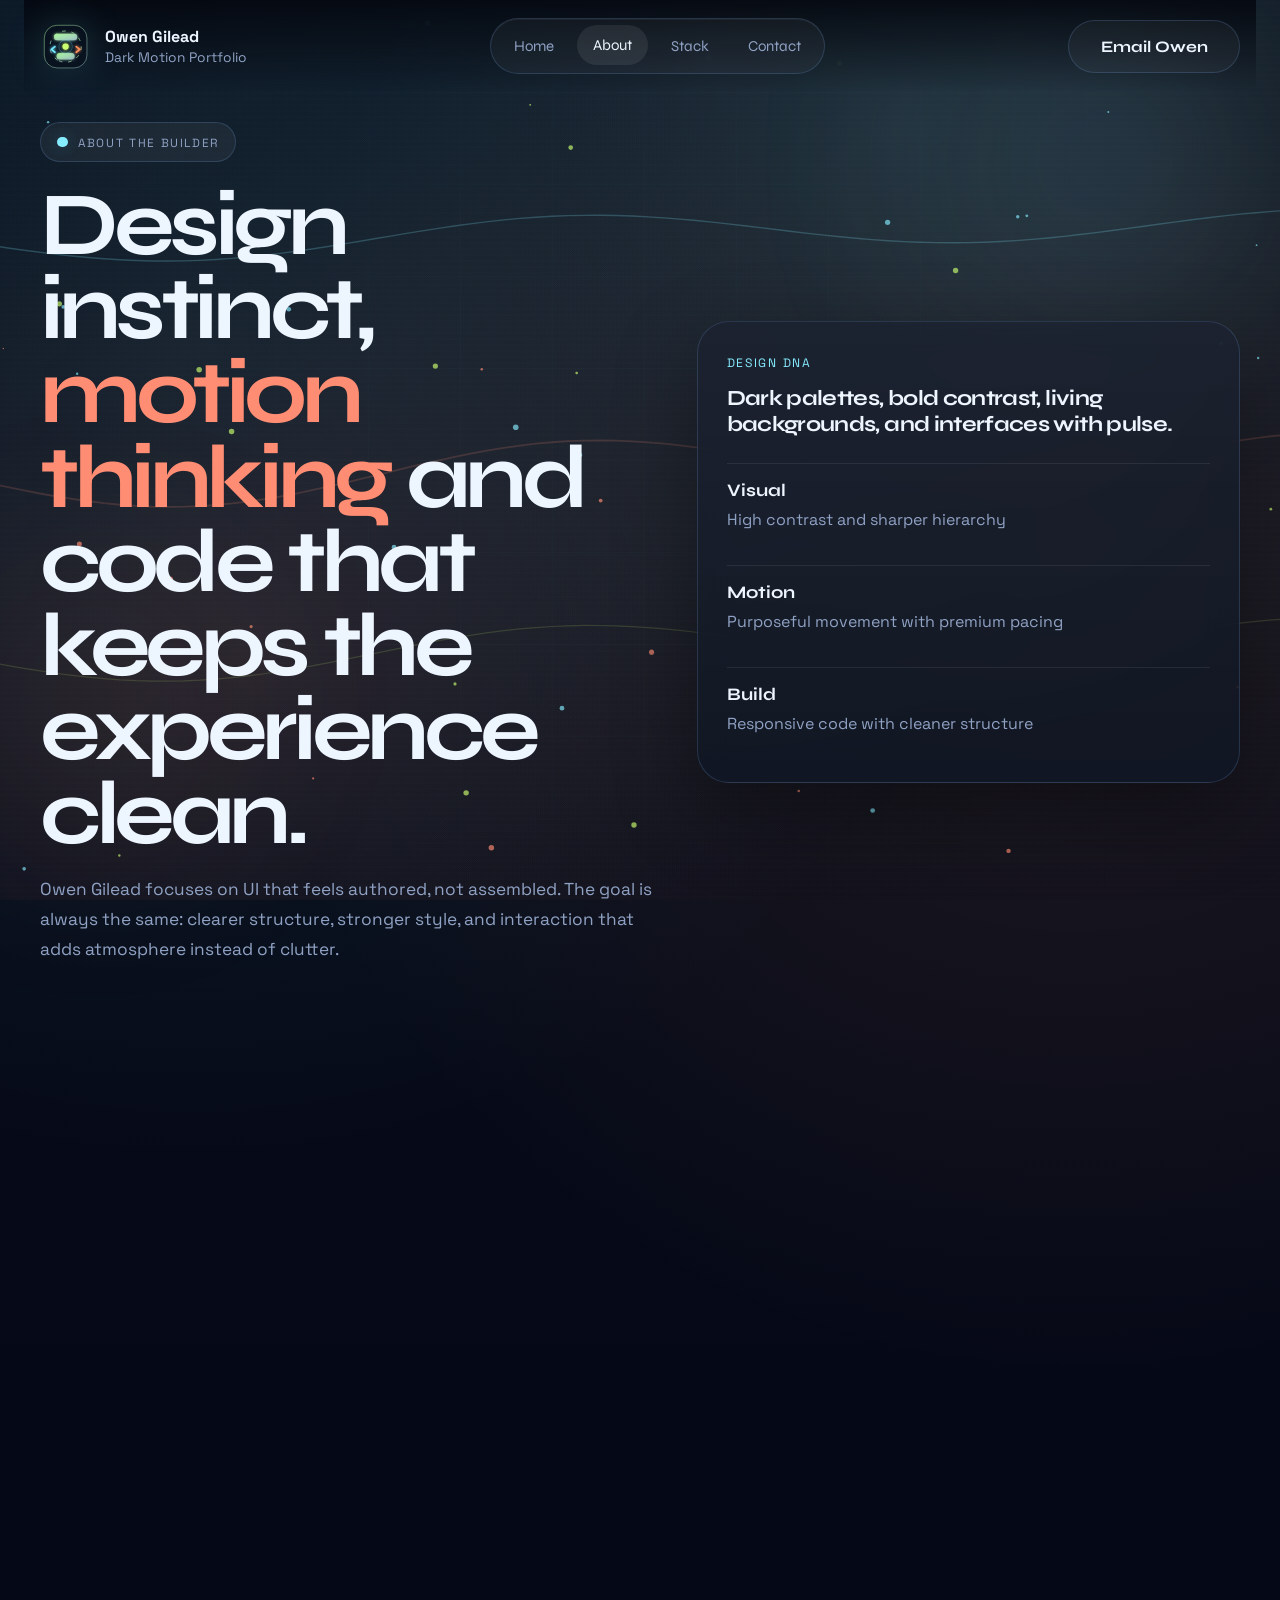
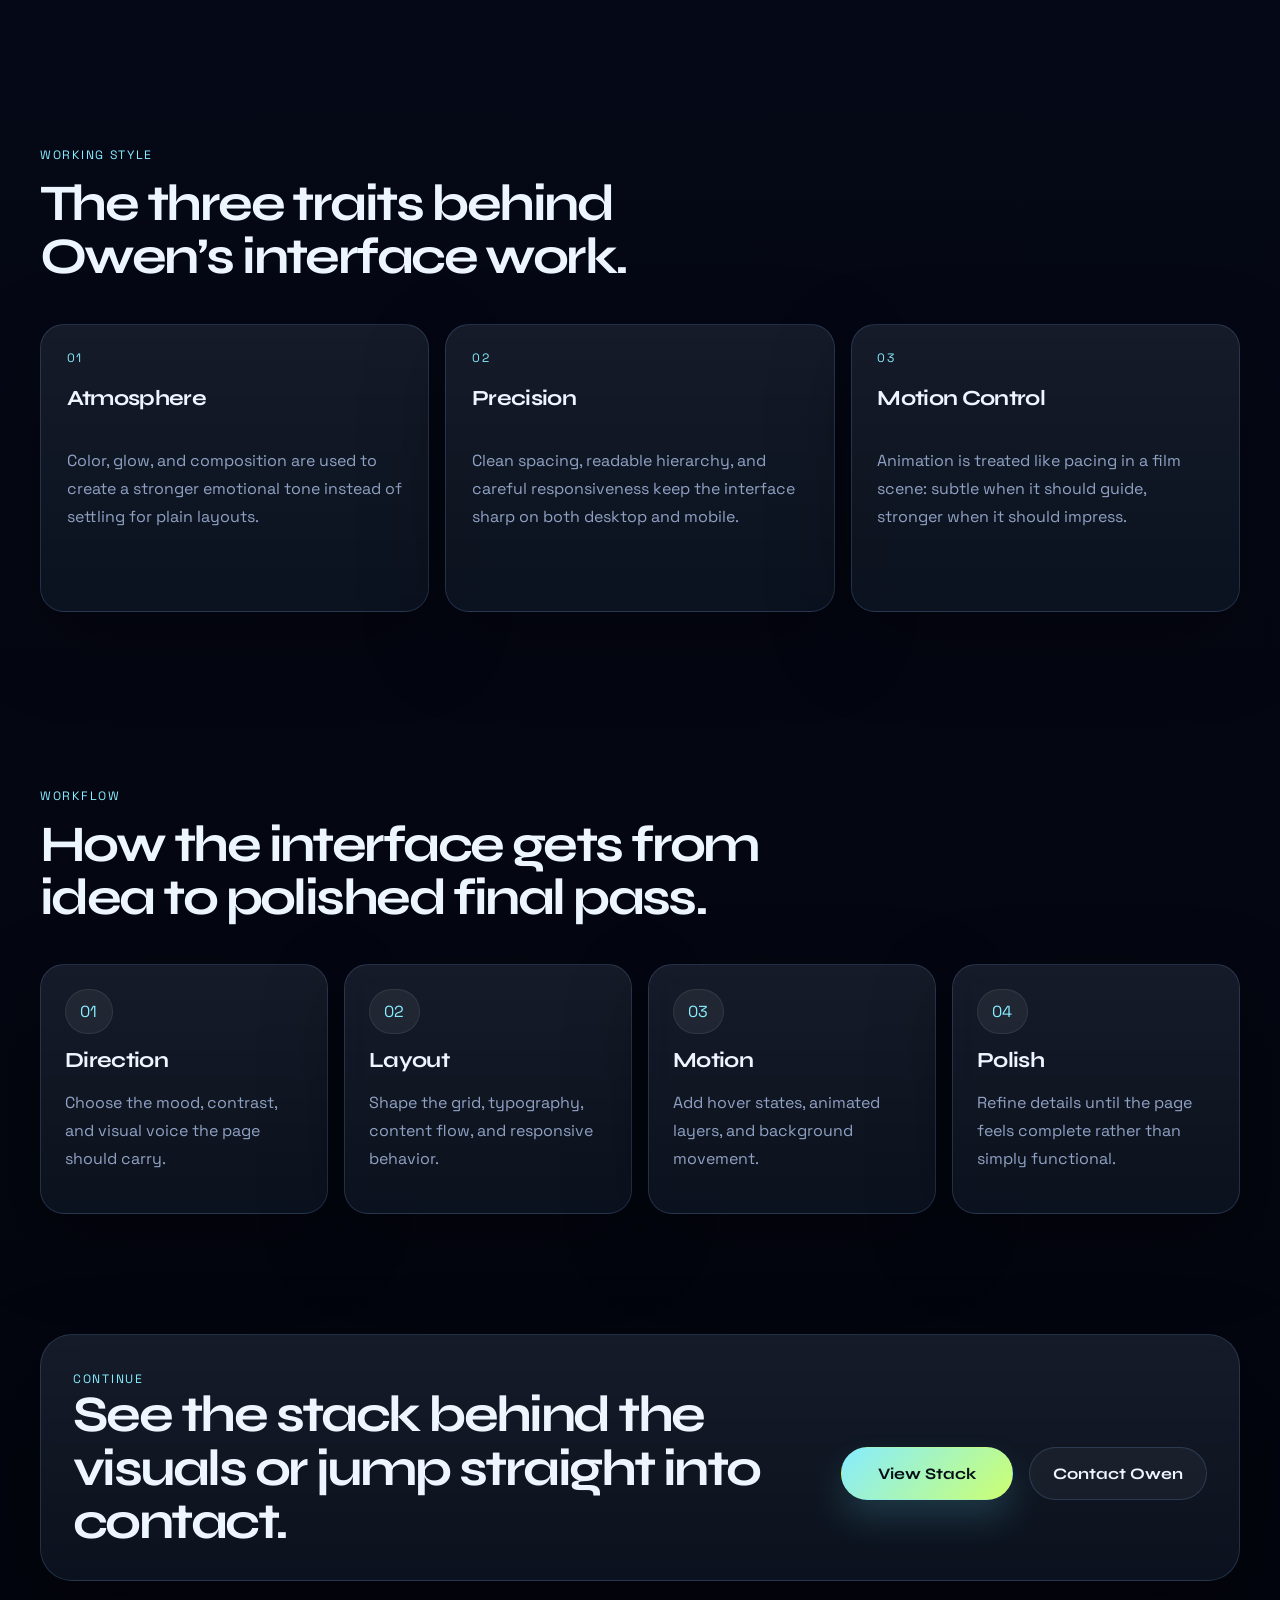
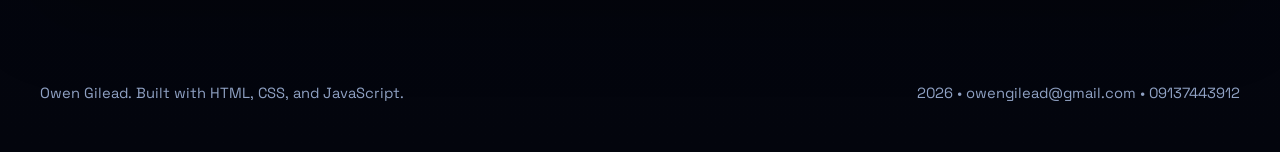
==== about.html @ dc132e9d "update 29" ====
<!DOCTYPE html>
<html lang="en">
<head>
  <meta charset="UTF-8">
  <meta name="viewport" content="width=device-width, initial-scale=1.0">
  <meta
    name="description"
    content="About Owen Gilead, a developer focused on modern UI, motion-rich interfaces, and clean front-end execution."
  >
  <title>Owen Gilead | About</title>
  <link rel="preconnect" href="https://fonts.googleapis.com">
  <link rel="preconnect" href="https://fonts.gstatic.com" crossorigin>
  <link
    href="https://fonts.googleapis.com/css2?family=Space+Grotesk:wght@400;500;700&family=Syne:wght@600;700;800&display=swap"
    rel="stylesheet"
  >
  <link rel="stylesheet" href="styles.css">
</head>
<body class="page-about">
  <div class="page-shell">
    <canvas class="nebula-canvas" aria-hidden="true"></canvas>
    <div class="aurora aurora-one" aria-hidden="true"></div>
    <div class="aurora aurora-two" aria-hidden="true"></div>
    <div class="grid-wash" aria-hidden="true"></div>
    <div class="scanlines" aria-hidden="true"></div>
    <div class="cursor-glow" aria-hidden="true"></div>
    <div class="scroll-progress" aria-hidden="true"></div>

    <header class="site-header">
      <a class="brand magnetic" href="index.html" aria-label="Owen Gilead home">
        <span class="brand-mark" aria-hidden="true">
          <svg viewBox="0 0 72 72" xmlns="http://www.w3.org/2000/svg">
            <defs>
              <linearGradient id="brandGradient" x1="10%" y1="10%" x2="90%" y2="90%">
                <stop offset="0%" stop-color="#72e7ff">
                  <animate attributeName="stop-color" values="#72e7ff;#ccff70;#72e7ff" dur="6s" repeatCount="indefinite"/>
                </stop>
                <stop offset="100%" stop-color="#ff915d">
                  <animate attributeName="stop-color" values="#ff915d;#72e7ff;#ff915d" dur="6s" repeatCount="indefinite"/>
                </stop>
              </linearGradient>
              <filter id="brandGlow" x="-40%" y="-40%" width="180%" height="180%">
                <feGaussianBlur stdDeviation="2.2" result="blur"/>
                <feMerge>
                  <feMergeNode in="blur"/>
                  <feMergeNode in="SourceGraphic"/>
                </feMerge>
              </filter>
            </defs>
            <rect x="6" y="6" width="60" height="60" rx="18" fill="#08101d" fill-opacity=".78" stroke="url(#brandGradient)" stroke-opacity=".65"/>
            <circle cx="36" cy="36" r="22" fill="none" stroke="url(#brandGradient)" stroke-width="1.2" stroke-dasharray="5 8" opacity=".75">
              <animateTransform attributeName="transform" type="rotate" from="0 36 36" to="360 36 36" dur="12s" repeatCount="indefinite"/>
            </circle>
            <g filter="url(#brandGlow)">
              <path d="M21 36 l-5 4 5 4" fill="none" stroke="#72e7ff" stroke-width="2.4" stroke-linecap="round" stroke-linejoin="round"/>
              <path d="M51 36 l5 4 -5 4" fill="none" stroke="#ff915d" stroke-width="2.4" stroke-linecap="round" stroke-linejoin="round"/>
              <rect x="20" y="18" width="32" height="9" rx="4.5" fill="url(#brandGradient)" opacity=".92">
                <animate attributeName="x" values="20;18;20" dur="4.4s" repeatCount="indefinite"/>
                <animate attributeName="width" values="32;36;32" dur="4.4s" repeatCount="indefinite"/>
              </rect>
              <rect x="24" y="45" width="24" height="9" rx="4.5" fill="url(#brandGradient)" opacity=".86">
                <animate attributeName="x" values="24;22;24" dur="4.8s" repeatCount="indefinite"/>
                <animate attributeName="width" values="24;28;24" dur="4.8s" repeatCount="indefinite"/>
              </rect>
              <path d="M36 27 L36 45" fill="none" stroke="url(#brandGradient)" stroke-width="3" stroke-linecap="round">
                <animate attributeName="opacity" values=".45;1;.45" dur="2.6s" repeatCount="indefinite"/>
              </path>
              <circle cx="36" cy="36" r="4.2" fill="#ccff70">
                <animate attributeName="r" values="4.2;5.2;4.2" dur="2.1s" repeatCount="indefinite"/>
              </circle>
              <circle cx="36" cy="36" r="8" fill="none" stroke="#72e7ff" stroke-opacity=".45">
                <animate attributeName="r" values="8;14;8" dur="3.6s" repeatCount="indefinite"/>
                <animate attributeName="stroke-opacity" values=".45;.08;.45" dur="3.6s" repeatCount="indefinite"/>
              </circle>
            </g>
          </svg>
        </span>
        <span class="brand-copy">
          <strong>Owen Gilead</strong>
          <span>Dark Motion Portfolio</span>
        </span>
      </a>

      <nav class="site-nav" aria-label="Primary navigation">
        <a href="index.html">Home</a>
        <a href="about.html">About</a>
        <a href="stack.html">Stack</a>
        <a href="contact.html">Contact</a>
      </nav>

      <a class="button button-ghost magnetic" href="mailto:owengilead@gmail.com">
        Email Owen
      </a>
    </header>

    <main class="page-main">
      <section class="section page-intro intro-grid">
        <div class="title-text" data-reveal="up">
          <div class="eyebrow">
            <span class="status-dot"></span>
            About the builder
          </div>
          <h1>
            Design instinct,
            <span class="headline-accent">motion thinking</span>
            and code that keeps the experience clean.
          </h1>
          <p class="hero-text">
            Owen Gilead focuses on UI that feels authored, not assembled. The goal
            is always the same: clearer structure, stronger style, and interaction
            that adds atmosphere instead of clutter.
          </p>
        </div>

        <aside class="title-side card-tilt" data-reveal="left">
          <span class="card-tag">Design DNA</span>
          <h3>Dark palettes, bold contrast, living backgrounds, and interfaces with pulse.</h3>
          <div class="mini-stats">
            <article>
              <strong>Visual</strong>
              <span>High contrast and sharper hierarchy</span>
            </article>
            <article>
              <strong>Motion</strong>
              <span>Purposeful movement with premium pacing</span>
            </article>
            <article>
              <strong>Build</strong>
              <span>Responsive code with cleaner structure</span>
            </article>
          </div>
        </aside>
      </section>

      <section class="section">
        <div class="story-grid">
          <article class="story-panel card-tilt" data-reveal="up">
            <span class="section-kicker">Creative Direction</span>
            <h2>Every page should communicate a feeling before it explains a feature.</h2>
            <p>
              The strongest interfaces are not only usable, they are memorable.
              Typography, spacing, contrast, and motion all shape the first
              impression long before a visitor reads the details.
            </p>
          </article>

          <article class="story-panel card-tilt" data-reveal="up" data-delay="120">
            <span class="section-kicker">Build Philosophy</span>
            <h2>Clarity in the code makes it easier to polish the experience.</h2>
            <p>
              Structured HTML, thoughtful CSS architecture, and lightweight
              JavaScript create room for richer effects without letting the page
              feel heavy or messy.
            </p>
          </article>
        </div>
      </section>

      <section class="section">
        <div class="section-heading" data-reveal="up">
          <span class="section-kicker">Working Style</span>
          <h2>The three traits behind Owen’s interface work.</h2>
        </div>

        <div class="value-grid">
          <article class="value-card card-tilt" data-reveal="up">
            <span class="feature-number">01</span>
            <h3>Atmosphere</h3>
            <p>
              Color, glow, and composition are used to create a stronger emotional
              tone instead of settling for plain layouts.
            </p>
          </article>

          <article class="value-card card-tilt" data-reveal="up" data-delay="100">
            <span class="feature-number">02</span>
            <h3>Precision</h3>
            <p>
              Clean spacing, readable hierarchy, and careful responsiveness keep
              the interface sharp on both desktop and mobile.
            </p>
          </article>

          <article class="value-card card-tilt" data-reveal="up" data-delay="180">
            <span class="feature-number">03</span>
            <h3>Motion Control</h3>
            <p>
              Animation is treated like pacing in a film scene: subtle when it
              should guide, stronger when it should impress.
            </p>
          </article>
        </div>
      </section>

      <section class="section">
        <div class="section-heading" data-reveal="up">
          <span class="section-kicker">Workflow</span>
          <h2>How the interface gets from idea to polished final pass.</h2>
        </div>

        <div class="timeline-grid">
          <article class="timeline-step" data-reveal="up">
            <span>01</span>
            <h3>Direction</h3>
            <p>Choose the mood, contrast, and visual voice the page should carry.</p>
          </article>

          <article class="timeline-step" data-reveal="up" data-delay="80">
            <span>02</span>
            <h3>Layout</h3>
            <p>Shape the grid, typography, content flow, and responsive behavior.</p>
          </article>

          <article class="timeline-step" data-reveal="up" data-delay="140">
            <span>03</span>
            <h3>Motion</h3>
            <p>Add hover states, animated layers, and background movement.</p>
          </article>

          <article class="timeline-step" data-reveal="up" data-delay="200">
            <span>04</span>
            <h3>Polish</h3>
            <p>Refine details until the page feels complete rather than simply functional.</p>
          </article>
        </div>
      </section>

      <section class="section cta-section" data-reveal="up">
        <div class="cta-panel card-tilt">
          <div>
            <span class="section-kicker">Continue</span>
            <h2>See the stack behind the visuals or jump straight into contact.</h2>
          </div>
          <div class="cta-actions">
            <a class="button magnetic" href="stack.html">View Stack</a>
            <a class="button button-ghost magnetic" href="contact.html">Contact Owen</a>
          </div>
        </div>
      </section>
    </main>

    <footer class="site-footer">
      <p>Owen Gilead. Built with HTML, CSS, and JavaScript.</p>
      <p><span data-year></span> • owengilead@gmail.com • 09137443912</p>
    </footer>
  </div>

  <script src="script.js"></script>
</body>
</html>
---- styles.css ----
:root {
  --bg: #050816;
  --bg-deep: #03050d;
  --surface: rgba(9, 16, 31, 0.76);
  --surface-strong: rgba(12, 20, 38, 0.92);
  --text: #edf5ff;
  --muted: #90a2c4;
  --line: rgba(135, 185, 255, 0.18);
  --accent: #72e7ff;
  --accent-strong: #ff915d;
  --accent-alt: #ccff70;
  --accent-glow: rgba(114, 231, 255, 0.24);
  --shadow: 0 28px 80px rgba(0, 0, 0, 0.34);
  --radius-xl: 32px;
  --radius-lg: 24px;
  --max-width: 1200px;
  --ease-out: cubic-bezier(0.22, 1, 0.36, 1);
}

body.page-home {
  --accent: #72e7ff;
  --accent-strong: #ff915d;
}

body.page-about {
  --accent: #86ecff;
  --accent-strong: #ff8d73;
}

body.page-stack {
  --accent: #74d8ff;
  --accent-strong: #ffb45d;
}

body.page-contact {
  --accent: #79ffd6;
  --accent-strong: #ff8665;
}

*,
*::before,
*::after {
  box-sizing: border-box;
}

html {
  scroll-behavior: smooth;
}

body {
  margin: 0;
  min-height: 100vh;
  background:
    radial-gradient(circle at 15% 10%, rgba(114, 231, 255, 0.09), transparent 26%),
    radial-gradient(circle at 84% 16%, rgba(255, 145, 93, 0.11), transparent 28%),
    linear-gradient(180deg, #08101d 0%, #050816 44%, #03050d 100%);
  color: var(--text);
  font-family: "Space Grotesk", "Segoe UI", sans-serif;
  overflow-x: hidden;
  opacity: 0;
  transition: opacity 700ms ease;
}

body.is-ready {
  opacity: 1;
}

img,
canvas {
  display: block;
  max-width: 100%;
}

a {
  color: inherit;
  text-decoration: none;
}

button,
input,
select,
textarea {
  font: inherit;
}

button,
a,
.card-tilt {
  -webkit-tap-highlight-color: transparent;
}

.page-shell {
  position: relative;
  isolation: isolate;
}

.nebula-canvas,
.aurora,
.grid-wash,
.scanlines,
.cursor-glow,
.scroll-progress {
  pointer-events: none;
  position: fixed;
}

.nebula-canvas {
  inset: 0;
  width: 100%;
  height: 100%;
  z-index: -6;
  opacity: 0.92;
}

.aurora {
  z-index: -5;
  filter: blur(110px);
  opacity: 0.7;
}

.aurora-one {
  width: 32rem;
  height: 32rem;
  top: -6rem;
  right: -5rem;
  background: radial-gradient(circle, rgba(114, 231, 255, 0.28), transparent 64%);
  animation: auroraShift 18s ease-in-out infinite alternate;
}

.aurora-two {
  width: 28rem;
  height: 28rem;
  left: -8rem;
  top: 30rem;
  background: radial-gradient(circle, rgba(255, 145, 93, 0.22), transparent 60%);
  animation: auroraShift 22s ease-in-out infinite alternate-reverse;
}

.grid-wash,
.scanlines {
  inset: 0;
}

.grid-wash {
  z-index: -4;
  opacity: 0.24;
  background-image:
    linear-gradient(rgba(114, 231, 255, 0.08) 1px, transparent 1px),
    linear-gradient(90deg, rgba(114, 231, 255, 0.08) 1px, transparent 1px);
  background-size: 92px 92px;
  mask-image: radial-gradient(circle at center, black 35%, transparent 95%);
}

.scanlines {
  z-index: -3;
  opacity: 0.13;
  background: linear-gradient(180deg, rgba(255, 255, 255, 0) 0, rgba(255, 255, 255, 0.06) 50%, rgba(255, 255, 255, 0) 100%);
  background-size: 100% 6px;
}

.cursor-glow {
  width: 24rem;
  height: 24rem;
  left: 0;
  top: 0;
  z-index: -2;
  border-radius: 50%;
  background: radial-gradient(circle, rgba(114, 231, 255, 0.13), transparent 68%);
  transform: translate(-50%, -50%);
  opacity: 0;
  transition: opacity 240ms ease;
}

.scroll-progress {
  top: 0;
  left: 0;
  width: 100%;
  height: 3px;
  z-index: 60;
  transform: scaleX(var(--scroll-progress, 0));
  transform-origin: left center;
  background: linear-gradient(90deg, var(--accent), var(--accent-strong), var(--accent-alt));
  box-shadow: 0 0 18px var(--accent-glow);
}

.site-header {
  width: min(calc(100% - 2rem), var(--max-width));
  margin: 0 auto;
  padding: 1.15rem 0 0;
  display: flex;
  align-items: center;
  justify-content: space-between;
  gap: 1rem;
  position: sticky;
  top: 0;
  z-index: 40;
}

.site-header::before {
  content: "";
  position: absolute;
  inset: 0 -1rem auto;
  height: calc(100% + 1rem);
  background: linear-gradient(180deg, rgba(4, 7, 14, 0.86), rgba(4, 7, 14, 0));
  backdrop-filter: blur(18px);
  z-index: -1;
}

.brand {
  display: inline-flex;
  align-items: center;
  gap: 0.85rem;
  transition: transform 220ms var(--ease-out);
}

.brand-mark {
  width: 3.2rem;
  height: 3.2rem;
  display: block;
  flex: 0 0 auto;
  filter: drop-shadow(0 0 18px rgba(114, 231, 255, 0.18));
}

.brand-mark svg {
  width: 100%;
  height: 100%;
  display: block;
  overflow: visible;
}

.brand-copy {
  display: flex;
  flex-direction: column;
  gap: 0.08rem;
  font-size: 0.86rem;
  color: var(--muted);
}

.brand-copy strong {
  color: var(--text);
  font-size: 1rem;
}

.site-nav {
  display: inline-flex;
  align-items: center;
  gap: 0.45rem;
  padding: 0.42rem;
  border: 1px solid var(--line);
  border-radius: 999px;
  background: rgba(255, 255, 255, 0.04);
  box-shadow: inset 0 1px 0 rgba(255, 255, 255, 0.05);
}

.site-nav a {
  padding: 0.7rem 1rem;
  border-radius: 999px;
  color: var(--muted);
  font-size: 0.94rem;
  transition: color 220ms ease, background-color 220ms ease, transform 220ms var(--ease-out);
}

.site-nav a:hover,
.site-nav a:focus-visible,
.site-nav a.is-active {
  color: var(--text);
  background: rgba(255, 255, 255, 0.08);
  transform: translateY(-1px);
}

.page-main {
  position: relative;
  z-index: 1;
}

.section {
  width: min(calc(100% - 2rem), var(--max-width));
  margin: 0 auto;
  padding: 5.5rem 0;
}
.page-hero,
.page-intro {
  min-height: calc(100vh - 6rem);
  display: grid;
  align-items: center;
}

.hero-grid,
.intro-grid,
.story-grid,
.contact-layout,
.cta-panel {
  display: grid;
  gap: 1.2rem;
}

.hero-grid,
.intro-grid {
  grid-template-columns: 1.08fr 0.92fr;
}

.hero-copy,
.title-text {
  max-width: 42rem;
}

.hero-visual {
  position: relative;
}

.eyebrow,
.section-kicker,
.pill,
.card-tag,
.hud-label,
.feature-number {
  letter-spacing: 0.14em;
  text-transform: uppercase;
}

.eyebrow {
  display: inline-flex;
  align-items: center;
  gap: 0.65rem;
  width: fit-content;
  padding: 0.72rem 1rem;
  border-radius: 999px;
  border: 1px solid var(--line);
  background: rgba(255, 255, 255, 0.05);
  color: var(--muted);
  font-size: 0.74rem;
}

.status-dot {
  width: 0.66rem;
  height: 0.66rem;
  border-radius: 50%;
  background: var(--accent);
  box-shadow: 0 0 16px var(--accent-glow);
}

h1,
h2,
h3,
h4,
.button,
.site-nav a {
  font-family: "Syne", "Space Grotesk", sans-serif;
}

h1 {
  margin: 1.3rem 0 1rem;
  font-size: clamp(3rem, 7vw, 6.6rem);
  line-height: 0.94;
  letter-spacing: -0.06em;
  max-width: 11ch;
}

.headline-accent {
  color: var(--accent-strong);
}

.hero-text,
.section-heading p,
.story-panel p,
.value-card p,
.feature-card p,
.tech-card p,
.timeline-step p,
.contact-card p,
.form-intro,
.form-note,
.title-side p {
  color: var(--muted);
  line-height: 1.75;
}

.hero-text {
  font-size: 1.08rem;
  max-width: 39rem;
}

.hero-actions,
.cta-actions {
  display: flex;
  flex-wrap: wrap;
  gap: 1rem;
  margin-top: 2rem;
}

.button {
  display: inline-flex;
  align-items: center;
  justify-content: center;
  min-width: 10.75rem;
  padding: 1rem 1.45rem;
  border-radius: 999px;
  background: linear-gradient(135deg, var(--accent), var(--accent-alt));
  color: #041017;
  border: 1px solid transparent;
  font-weight: 700;
  box-shadow: 0 18px 34px rgba(114, 231, 255, 0.16);
  transition: transform 240ms var(--ease-out), box-shadow 240ms var(--ease-out), filter 240ms ease;
}

.button:hover,
.button:focus-visible {
  transform: translateY(-2px);
  box-shadow: 0 20px 46px rgba(114, 231, 255, 0.18);
  filter: saturate(1.05);
}

.button-ghost {
  color: var(--text);
  background: rgba(255, 255, 255, 0.04);
  border-color: var(--line);
  box-shadow: none;
}

.metric-card,
.motion-frame,
.nav-card,
.feature-card,
.title-side,
.story-panel,
.value-card,
.timeline-step,
.tech-card,
.matrix-panel,
.contact-card,
.form-card,
.cta-panel {
  position: relative;
  border: 1px solid var(--line);
  background: linear-gradient(180deg, rgba(255, 255, 255, 0.06), rgba(255, 255, 255, 0.02)), var(--surface);
  backdrop-filter: blur(16px);
  box-shadow: var(--shadow);
}

.hero-metrics {
  margin-top: 2.5rem;
  display: grid;
  grid-template-columns: repeat(3, minmax(0, 1fr));
  gap: 1rem;
}

.metric-card {
  padding: 1.4rem;
  border-radius: var(--radius-lg);
}

.metric-value {
  display: block;
  margin-bottom: 0.4rem;
  font-size: clamp(2rem, 4vw, 3.4rem);
  font-weight: 800;
  letter-spacing: -0.06em;
}

.metric-label {
  color: var(--muted);
}

.motion-frame {
  border-radius: var(--radius-xl);
  padding: 1.35rem;
  min-height: 40rem;
  overflow: hidden;
}

.motion-frame::before {
  content: "";
  position: absolute;
  inset: 0;
  background: radial-gradient(circle at 20% 18%, rgba(114, 231, 255, 0.12), transparent 24%), radial-gradient(circle at 84% 72%, rgba(255, 145, 93, 0.14), transparent 26%);
  pointer-events: none;
}

.motion-top,
.stack-ribbon {
  position: relative;
  z-index: 1;
  display: flex;
  flex-wrap: wrap;
  gap: 0.7rem;
}

.pill,
.stack-ribbon span {
  padding: 0.66rem 0.92rem;
  border-radius: 999px;
  border: 1px solid rgba(255, 255, 255, 0.08);
  background: rgba(255, 255, 255, 0.05);
  color: var(--muted);
  font-size: 0.72rem;
}

.motion-scene {
  position: relative;
  margin: 1.2rem 0;
  min-height: 30rem;
  border-radius: calc(var(--radius-xl) - 10px);
  overflow: hidden;
  border: 1px solid rgba(255, 255, 255, 0.08);
  background: radial-gradient(circle at center, rgba(114, 231, 255, 0.12), transparent 28%), linear-gradient(180deg, rgba(8, 15, 29, 0.96), rgba(5, 8, 16, 0.84));
}

.motion-scene::before {
  content: "";
  position: absolute;
  inset: 0;
  background-image: linear-gradient(rgba(114, 231, 255, 0.1) 1px, transparent 1px), linear-gradient(90deg, rgba(114, 231, 255, 0.1) 1px, transparent 1px);
  background-size: 50px 50px;
  opacity: 0.35;
  mask-image: radial-gradient(circle at center, black 28%, transparent 90%);
}

.ring,
.pulse,
.beam {
  position: absolute;
  inset: 50% auto auto 50%;
  transform: translate(-50%, -50%);
  border-radius: 50%;
}

.ring {
  border: 1px solid rgba(114, 231, 255, 0.2);
  box-shadow: inset 0 0 30px rgba(114, 231, 255, 0.08), 0 0 30px rgba(114, 231, 255, 0.08);
}

.ring-a {
  width: 14rem;
  height: 14rem;
  animation: spinSlow 18s linear infinite;
}

.ring-b {
  width: 20rem;
  height: 20rem;
  border-color: rgba(255, 145, 93, 0.18);
  animation: spinReverse 22s linear infinite;
}

.ring-c {
  width: 27rem;
  height: 27rem;
  border-style: dashed;
  border-color: rgba(204, 255, 112, 0.16);
  animation: spinSlow 30s linear infinite;
}

.pulse {
  filter: blur(10px);
}

.pulse-a {
  width: 7rem;
  height: 7rem;
  background: radial-gradient(circle, rgba(114, 231, 255, 0.44), transparent 72%);
  animation: pulseBloom 4s ease-in-out infinite;
}

.pulse-b {
  width: 12rem;
  height: 12rem;
  background: radial-gradient(circle, rgba(255, 145, 93, 0.2), transparent 74%);
  animation: pulseBloom 6s ease-in-out infinite reverse;
}

.beam {
  width: 160%;
  height: 18rem;
  background: linear-gradient(90deg, transparent 0, rgba(114, 231, 255, 0.12) 50%, transparent 100%);
  transform: translate(-50%, -50%) rotate(-14deg);
  animation: beamSweep 9s linear infinite;
}

.hud-card {
  position: absolute;
  top: 16%;
  left: 10%;
  width: min(19rem, 72%);
  padding: 1.15rem;
  border-radius: 1.2rem;
  border: 1px solid rgba(255, 255, 255, 0.1);
  background: rgba(8, 15, 29, 0.72);
  box-shadow: 0 20px 40px rgba(0, 0, 0, 0.26);
}

.hud-card strong {
  display: block;
  margin-top: 0.55rem;
  line-height: 1.5;
}

.hud-card-secondary {
  top: auto;
  left: auto;
  right: 10%;
  bottom: 14%;
}

[data-float] {
  animation: floatLift 7s ease-in-out infinite;
  animation-delay: var(--float-delay, 0s);
}
.hud-label,
.section-kicker,
.card-tag,
.feature-number {
  color: var(--accent);
  font-size: 0.76rem;
}

.signal-strip {
  padding-top: 1rem;
  padding-bottom: 1rem;
}

.marquee {
  overflow: hidden;
  border-radius: 999px;
  border: 1px solid var(--line);
  background: rgba(255, 255, 255, 0.04);
}

.marquee-track {
  display: flex;
  gap: 1rem;
  width: max-content;
  padding: 1rem;
  animation: marqueeSlide 22s linear infinite;
}

.marquee-track span {
  padding: 0.8rem 1rem;
  border-radius: 999px;
  background: rgba(255, 255, 255, 0.06);
  border: 1px solid rgba(255, 255, 255, 0.08);
  white-space: nowrap;
}

.section-heading {
  display: grid;
  gap: 0.9rem;
  max-width: 46rem;
  margin-bottom: 2.5rem;
}

.section-heading h2,
.story-panel h2,
.form-card h2,
.cta-panel h2 {
  margin: 0;
  font-size: clamp(2rem, 4vw, 3.5rem);
  line-height: 1.04;
  letter-spacing: -0.05em;
}

.section-heading p {
  margin: 0;
}

.page-card-grid,
.feature-grid,
.value-grid,
.tech-grid,
.timeline-grid {
  display: grid;
  gap: 1rem;
}

.page-card-grid,
.feature-grid,
.value-grid {
  grid-template-columns: repeat(3, minmax(0, 1fr));
}

.nav-card,
.feature-card,
.value-card,
.tech-card {
  padding: 1.6rem;
  border-radius: var(--radius-lg);
  min-height: 18rem;
}

.nav-card,
.feature-card,
.value-card {
  display: flex;
  flex-direction: column;
  gap: 0.4rem;
}

.nav-card h3,
.feature-card h3,
.value-card h3,
.tech-card h3,
.timeline-step h3,
.title-side h3,
.contact-card h3 {
  margin: 0.8rem 0;
  font-size: 1.35rem;
  line-height: 1.22;
  letter-spacing: -0.03em;
}

.card-arrow {
  display: inline-flex;
  margin-top: auto;
  color: var(--accent-strong);
}

.intro-grid {
  min-height: auto;
  padding-top: 3rem;
}

.title-side {
  border-radius: var(--radius-xl);
  padding: 1.8rem;
}

.mini-stats {
  display: grid;
  gap: 1rem;
  margin-top: 1.6rem;
}

.mini-stats article {
  padding: 1rem 0;
  border-top: 1px solid rgba(255, 255, 255, 0.08);
}

.mini-stats strong {
  display: block;
  margin-bottom: 0.35rem;
  font-family: "Syne", "Space Grotesk", sans-serif;
  font-size: 1.1rem;
}

.mini-stats span {
  color: var(--muted);
  line-height: 1.65;
}

.story-grid,
.contact-layout {
  grid-template-columns: repeat(2, minmax(0, 1fr));
}

.story-panel {
  padding: 1.9rem;
  border-radius: var(--radius-xl);
}

.timeline-grid {
  grid-template-columns: repeat(4, minmax(0, 1fr));
}

.timeline-step {
  padding: 1.5rem;
  border-radius: var(--radius-lg);
  min-height: 15rem;
}

.timeline-step span {
  display: inline-flex;
  padding: 0.68rem 0.9rem;
  border-radius: 999px;
  background: rgba(255, 255, 255, 0.06);
  border: 1px solid rgba(255, 255, 255, 0.08);
  color: var(--accent);
}

.tech-grid {
  grid-template-columns: repeat(3, minmax(0, 1fr));
}

.matrix-panel {
  border-radius: var(--radius-xl);
  padding: 2rem;
}

.matrix-row {
  display: grid;
  grid-template-columns: 11rem 1fr auto;
  align-items: center;
  gap: 1rem;
  padding: 1rem 0;
  border-top: 1px solid rgba(255, 255, 255, 0.08);
}

.matrix-row strong {
  color: var(--accent-strong);
}

.matrix-bar {
  height: 0.8rem;
  border-radius: 999px;
  background: rgba(255, 255, 255, 0.06);
  overflow: hidden;
}

.matrix-bar i {
  display: block;
  width: var(--fill);
  height: 100%;
  border-radius: inherit;
  background: linear-gradient(90deg, var(--accent), var(--accent-strong), var(--accent-alt));
  box-shadow: 0 0 26px rgba(114, 231, 255, 0.18);
}

.contact-column {
  display: grid;
  gap: 1rem;
}

.contact-card,
.form-card {
  border-radius: var(--radius-xl);
}

.contact-card {
  padding: 1.6rem;
  min-height: 14rem;
}

.form-card {
  padding: 2rem;
}

.contact-form {
  display: grid;
  gap: 1rem;
  margin-top: 1.5rem;
}

.field {
  display: grid;
  gap: 0.55rem;
}

.field span {
  color: var(--muted);
  font-size: 0.92rem;
}

.field input,
.field select,
.field textarea {
  width: 100%;
  border: 1px solid rgba(255, 255, 255, 0.1);
  border-radius: 1rem;
  background: rgba(255, 255, 255, 0.05);
  color: var(--text);
  padding: 1rem;
  outline: none;
  transition: border-color 220ms ease, box-shadow 220ms ease, background-color 220ms ease;
}

.field input::placeholder,
.field textarea::placeholder {
  color: rgba(144, 162, 196, 0.88);
}

.field input:focus,
.field select:focus,
.field textarea:focus {
  border-color: rgba(114, 231, 255, 0.4);
  background: rgba(255, 255, 255, 0.07);
  box-shadow: 0 0 0 4px rgba(114, 231, 255, 0.08);
}

.field textarea {
  resize: vertical;
  min-height: 8rem;
}

.form-note {
  margin: 0;
}

.cta-section {
  padding-top: 2rem;
}

.cta-panel {
  grid-template-columns: 1fr auto;
  align-items: center;
  border-radius: var(--radius-xl);
  padding: 2rem;
}

.site-footer {
  width: min(calc(100% - 2rem), var(--max-width));
  margin: 0 auto;
  padding: 0 0 2.2rem;
  display: flex;
  justify-content: space-between;
  gap: 1rem;
  color: var(--muted);
  font-size: 0.92rem;
}

[data-reveal] {
  opacity: 0;
  transform: translate3d(0, 34px, 0);
  transition: opacity 820ms var(--ease-out), transform 820ms var(--ease-out);
  transition-delay: var(--delay, 0ms);
}

[data-reveal="left"] {
  transform: translate3d(48px, 0, 0);
}

[data-reveal].is-visible {
  opacity: 1;
  transform: translate3d(0, 0, 0);
}

.card-tilt,
.magnetic {
  transition: transform 260ms var(--ease-out), border-color 260ms var(--ease-out), background-color 260ms ease;
  transform-style: preserve-3d;
}

.card-tilt.is-tilting,
.contact-card:hover,
.nav-card:hover,
.feature-card:hover,
.value-card:hover,
.tech-card:hover {
  border-color: rgba(114, 231, 255, 0.26);
}

@keyframes auroraShift {
  0% { transform: translate3d(0, 0, 0) scale(1); }
  100% { transform: translate3d(2rem, 1.4rem, 0) scale(1.08); }
}

@keyframes spinSlow {
  from { transform: translate(-50%, -50%) rotate(0deg); }
  to { transform: translate(-50%, -50%) rotate(360deg); }
}

@keyframes spinReverse {
  from { transform: translate(-50%, -50%) rotate(360deg); }
  to { transform: translate(-50%, -50%) rotate(0deg); }
}

@keyframes pulseBloom {
  0%, 100% { transform: translate(-50%, -50%) scale(0.92); opacity: 0.55; }
  50% { transform: translate(-50%, -50%) scale(1.1); opacity: 0.9; }
}

@keyframes beamSweep {
  0% { opacity: 0; transform: translate(-50%, -60%) rotate(-16deg); }
  18%, 72% { opacity: 0.65; }
  100% { opacity: 0; transform: translate(-50%, -38%) rotate(-16deg); }
}

@keyframes floatLift {
  0%, 100% { transform: translateY(0); }
  50% { transform: translateY(-10px); }
}

@keyframes marqueeSlide {
  from { transform: translateX(0); }
  to { transform: translateX(-50%); }
}
@media (max-width: 1100px) {
  .hero-grid,
  .intro-grid,
  .story-grid,
  .contact-layout,
  .cta-panel {
    grid-template-columns: 1fr;
  }

  .page-hero,
  .page-intro {
    min-height: auto;
  }

  .motion-frame {
    min-height: 34rem;
  }

  .page-card-grid,
  .feature-grid,
  .value-grid,
  .timeline-grid,
  .tech-grid {
    grid-template-columns: repeat(2, minmax(0, 1fr));
  }
}

@media (max-width: 820px) {
  .site-header {
    width: min(calc(100% - 1.2rem), var(--max-width));
    padding-top: 0.8rem;
    flex-wrap: wrap;
  }

  .site-nav {
    order: 3;
    width: 100%;
    justify-content: flex-start;
    overflow-x: auto;
  }

  .section,
  .site-footer {
    width: min(calc(100% - 1.2rem), var(--max-width));
  }

  .section {
    padding: 4.2rem 0;
  }

  .hero-metrics,
  .page-card-grid,
  .feature-grid,
  .value-grid,
  .timeline-grid,
  .tech-grid {
    grid-template-columns: 1fr;
  }

  .matrix-row {
    grid-template-columns: 1fr;
    align-items: start;
  }

  .site-footer {
    flex-direction: column;
    padding-bottom: 1.7rem;
  }
}

@media (max-width: 560px) {
  .button,
  .button-ghost {
    width: 100%;
  }

  .hero-actions,
  .cta-actions {
    flex-direction: column;
  }

  .motion-frame,
  .title-side,
  .story-panel,
  .contact-card,
  .form-card,
  .cta-panel,
  .nav-card,
  .feature-card,
  .value-card,
  .tech-card,
  .timeline-step,
  .metric-card {
    border-radius: 22px;
  }

  .site-nav a {
    white-space: nowrap;
  }

  .motion-scene {
    min-height: 24rem;
  }

  .hud-card {
    left: 6%;
    width: 82%;
  }

  .hud-card-secondary {
    right: 6%;
    left: auto;
  }
}

@media (prefers-reduced-motion: reduce) {
  html {
    scroll-behavior: auto;
  }

  *,
  *::before,
  *::after {
    animation: none !important;
    transition-duration: 1ms !important;
    transition-delay: 0ms !important;
  }

  body {
    opacity: 1;
  }

  .cursor-glow {
    display: none;
  }

  [data-reveal] {
    opacity: 1;
    transform: none;
  }
}
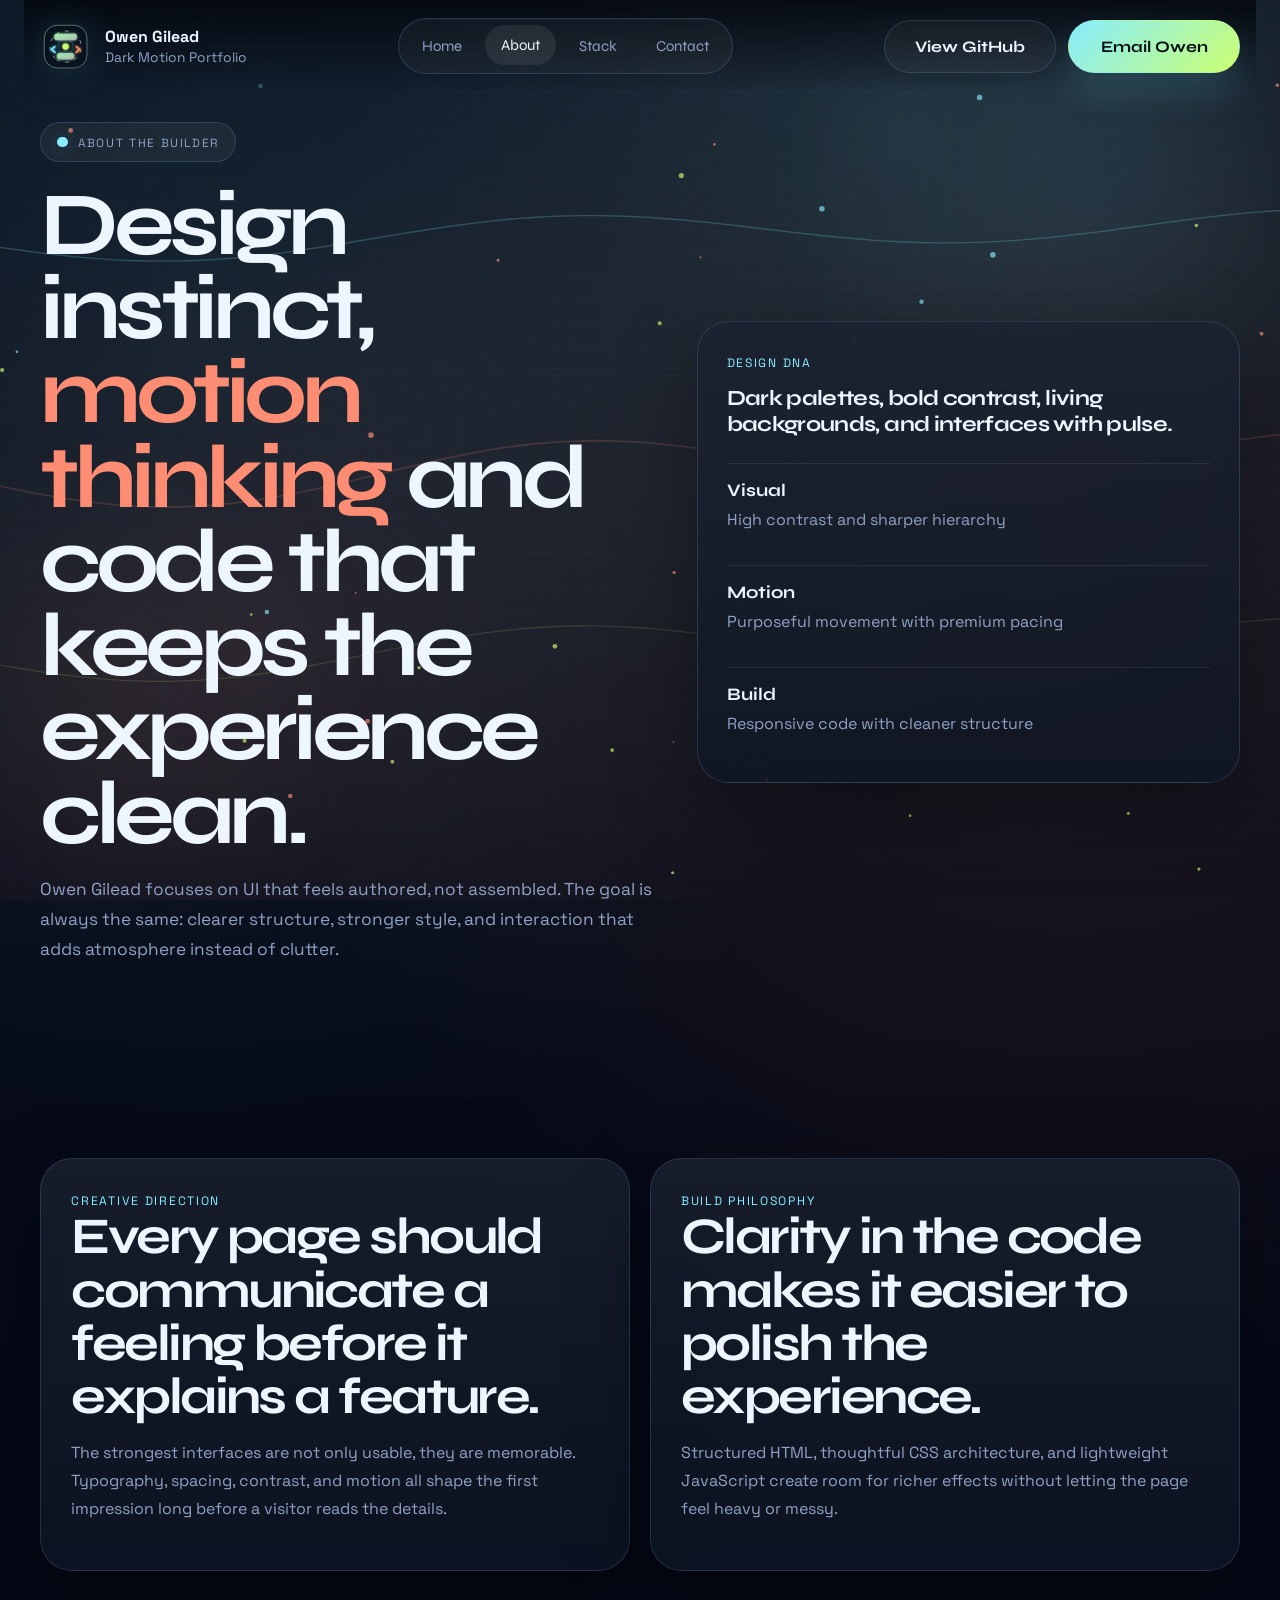
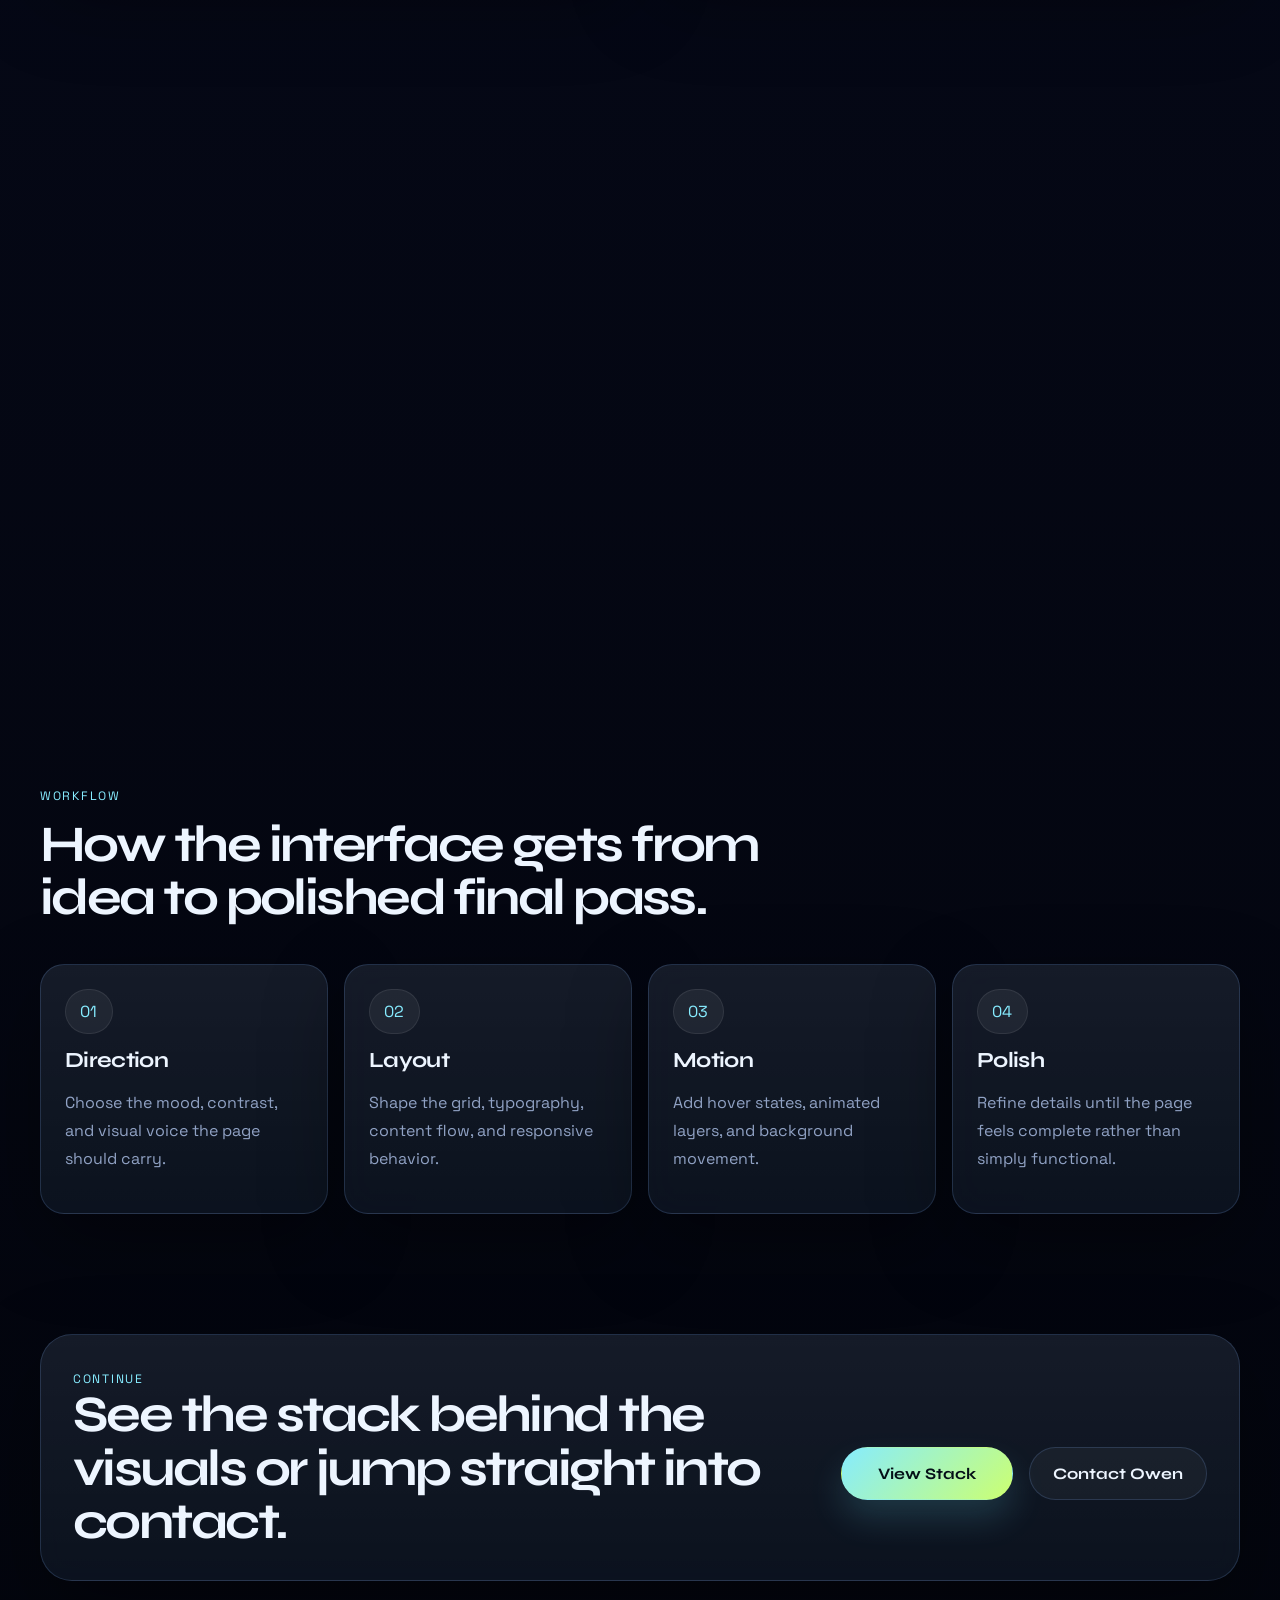
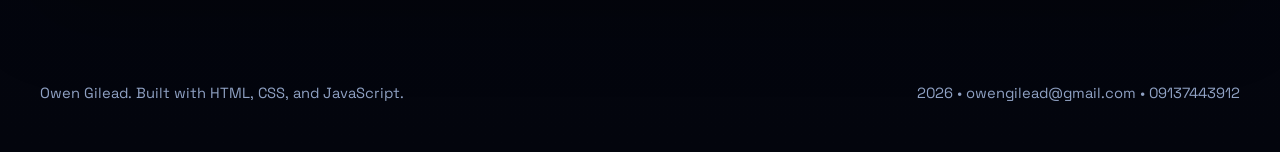
==== commit 604df8a5: "loot" ====
--- a/about.html
+++ b/about.html
@@ -14,6 +14,11 @@
     href="https://fonts.googleapis.com/css2?family=Space+Grotesk:wght@400;500;700&family=Syne:wght@600;700;800&display=swap"
     rel="stylesheet"
   >
+  <script>document.documentElement.classList.add("js");</script>
+  <style>
+    html { background: #03050d; }
+    body { background: #050816; }
+  </style>
   <link rel="stylesheet" href="styles.css">
 </head>
 <body class="page-about">
@@ -88,9 +93,19 @@
         <a href="contact.html">Contact</a>
       </nav>
 
-      <a class="button button-ghost magnetic" href="mailto:owengilead@gmail.com">
-        Email Owen
-      </a>
+      <div class="header-actions">
+        <a
+          class="button button-ghost magnetic"
+          href="https://github.com/gilead60-cmd"
+          target="_blank"
+          rel="noreferrer"
+        >
+          View GitHub
+        </a>
+        <a class="button magnetic" href="mailto:owengilead@gmail.com">
+          Email Owen
+        </a>
+      </div>
     </header>
 
     <main class="page-main">
--- a/styles.css
+++ b/styles.css
@@ -45,6 +45,7 @@
 
 html {
   scroll-behavior: smooth;
+  background-color: var(--bg-deep);
 }
 
 body {
@@ -57,12 +58,11 @@
   color: var(--text);
   font-family: "Space Grotesk", "Segoe UI", sans-serif;
   overflow-x: hidden;
+}
+
+.js .page-shell {
   opacity: 0;
   transition: opacity 700ms ease;
-}
-
-body.is-ready {
-  opacity: 1;
 }
 
 img,
@@ -92,6 +92,10 @@
 .page-shell {
   position: relative;
   isolation: isolate;
+}
+
+.js body.is-ready .page-shell {
+  opacity: 1;
 }
 
 .nebula-canvas,
@@ -266,6 +270,14 @@
   color: var(--text);
   background: rgba(255, 255, 255, 0.08);
   transform: translateY(-1px);
+}
+
+.header-actions {
+  display: inline-flex;
+  align-items: center;
+  justify-content: flex-end;
+  flex-wrap: wrap;
+  gap: 0.75rem;
 }
 
 .page-main {
@@ -1012,6 +1024,15 @@
     overflow-x: auto;
   }
 
+  .header-actions {
+    width: 100%;
+    justify-content: stretch;
+  }
+
+  .header-actions .button {
+    flex: 1 1 12rem;
+  }
+
   .section,
   .site-footer {
     width: min(calc(100% - 1.2rem), var(--max-width));
@@ -1099,7 +1120,7 @@
     transition-delay: 0ms !important;
   }
 
-  body {
+  .js .page-shell {
     opacity: 1;
   }
 
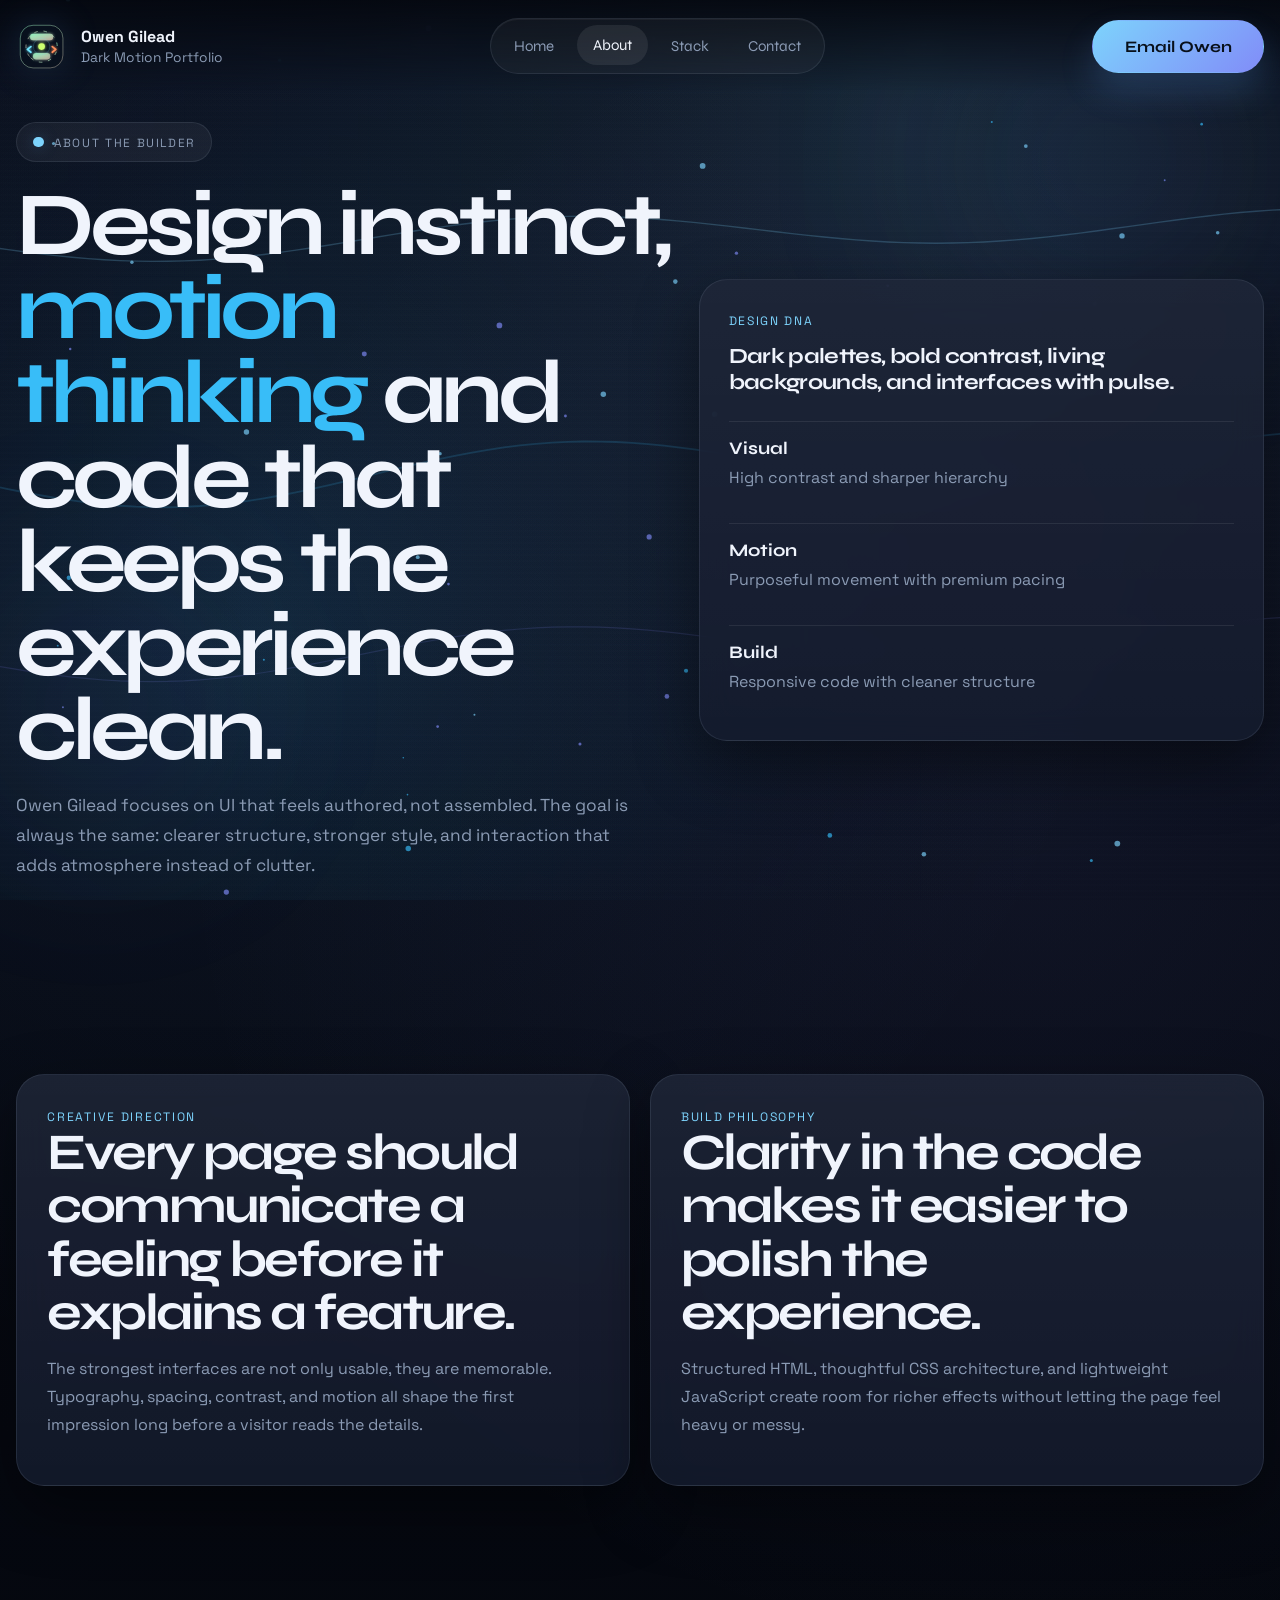
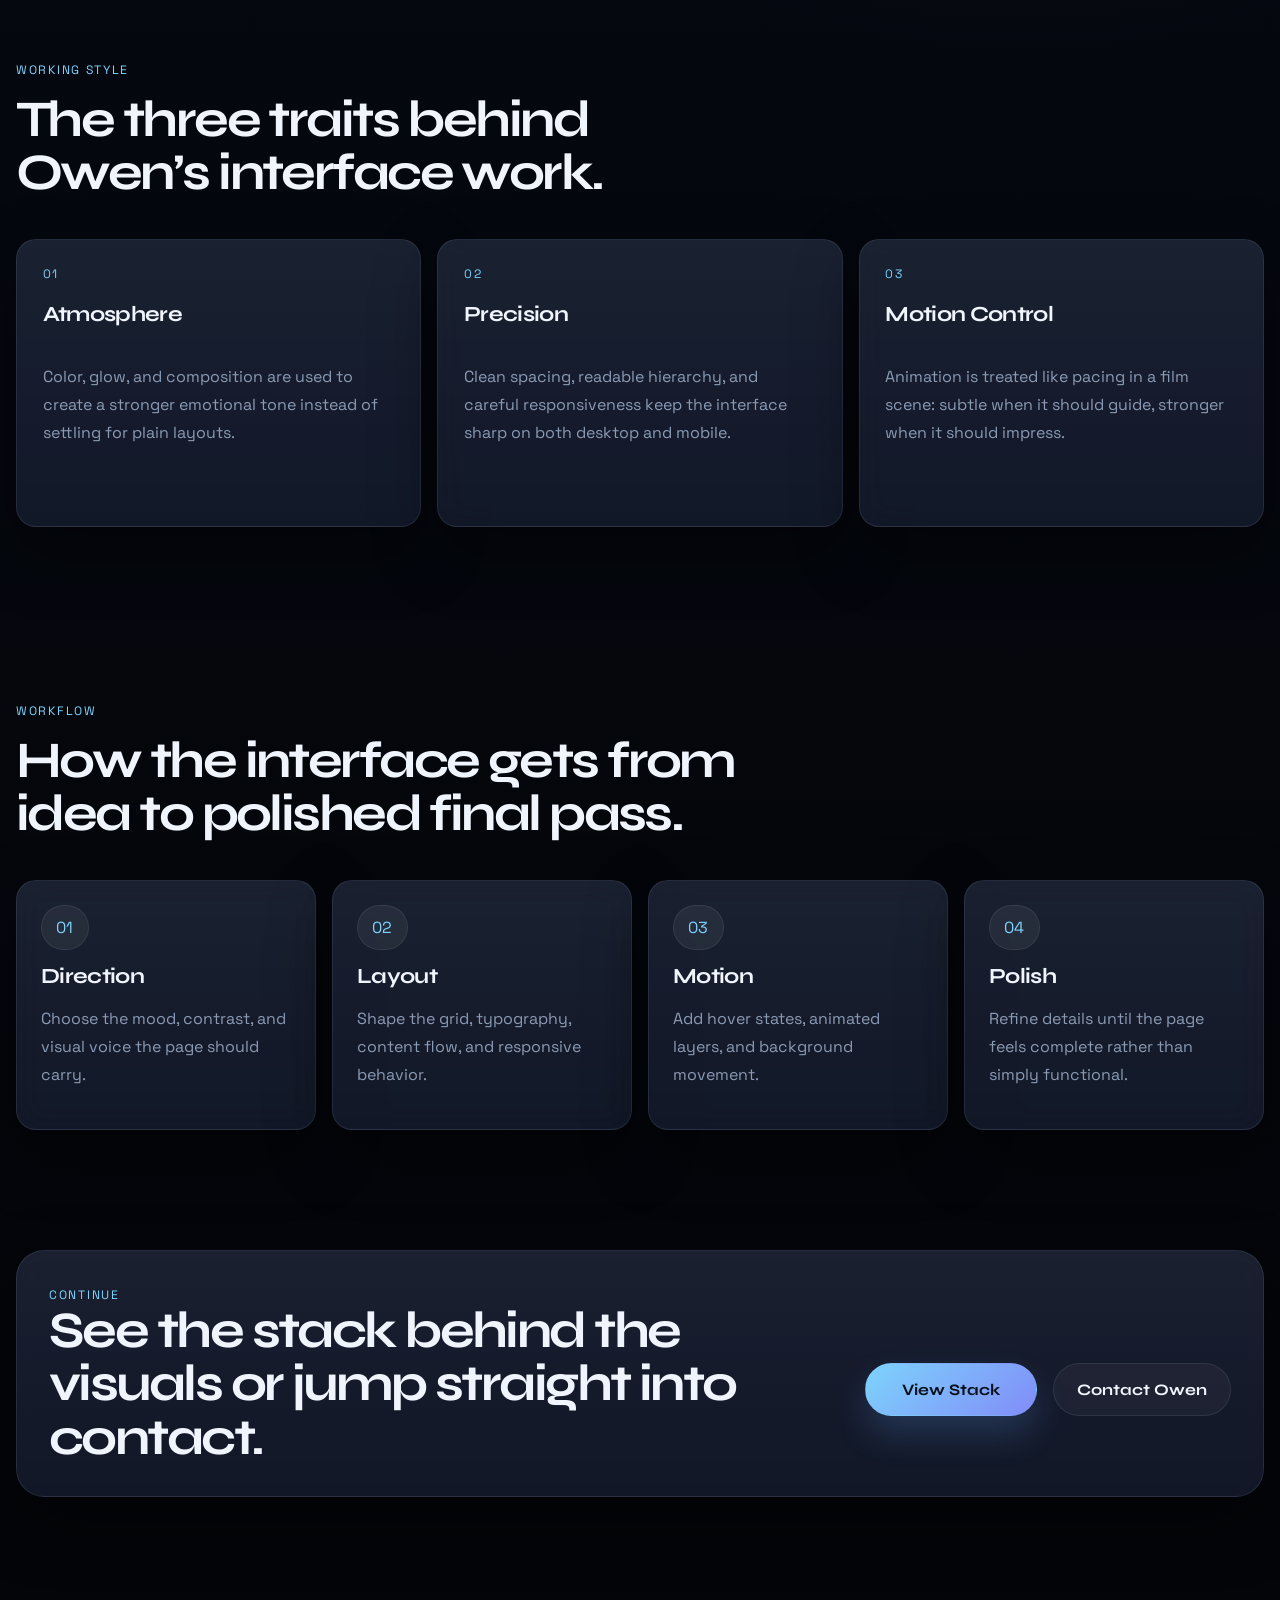
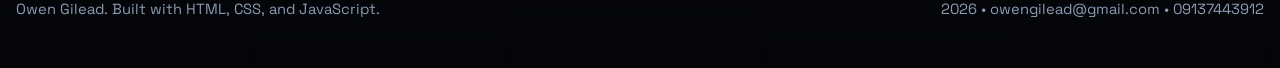
==== commit 3c0c83b1: "update branch" ====
--- a/about.html
+++ b/about.html
@@ -94,14 +94,6 @@
       </nav>
 
       <div class="header-actions">
-        <a
-          class="button button-ghost magnetic"
-          href="https://github.com/gilead60-cmd"
-          target="_blank"
-          rel="noreferrer"
-        >
-          View GitHub
-        </a>
         <a class="button magnetic" href="mailto:owengilead@gmail.com">
           Email Owen
         </a>
--- a/styles.css
+++ b/styles.css
@@ -1,40 +1,40 @@
 :root {
-  --bg: #050816;
-  --bg-deep: #03050d;
-  --surface: rgba(9, 16, 31, 0.76);
-  --surface-strong: rgba(12, 20, 38, 0.92);
-  --text: #edf5ff;
-  --muted: #90a2c4;
-  --line: rgba(135, 185, 255, 0.18);
-  --accent: #72e7ff;
-  --accent-strong: #ff915d;
-  --accent-alt: #ccff70;
-  --accent-glow: rgba(114, 231, 255, 0.24);
-  --shadow: 0 28px 80px rgba(0, 0, 0, 0.34);
-  --radius-xl: 32px;
-  --radius-lg: 24px;
-  --max-width: 1200px;
-  --ease-out: cubic-bezier(0.22, 1, 0.36, 1);
+  --bg: #0a0e1a;
+  --bg-deep: #050810;
+  --surface: rgba(15, 23, 42, 0.82);
+  --surface-strong: rgba(18, 26, 48, 0.94);
+  --text: #f0f4fc;
+  --muted: #8b9bb4;
+  --line: rgba(148, 163, 184, 0.14);
+  --accent: #60a5fa;
+  --accent-strong: #3b82f6;
+  --accent-alt: #818cf8;
+  --accent-glow: rgba(96, 165, 250, 0.28);
+  --shadow: 0 24px 64px rgba(0, 0, 0, 0.42);
+  --radius-xl: 28px;
+  --radius-lg: 20px;
+  --max-width: 1280px;
+  --ease-out: cubic-bezier(0.16, 1, 0.3, 1);
 }
 
 body.page-home {
-  --accent: #72e7ff;
-  --accent-strong: #ff915d;
+  --accent: #60a5fa;
+  --accent-strong: #3b82f6;
 }
 
 body.page-about {
-  --accent: #86ecff;
-  --accent-strong: #ff8d73;
+  --accent: #7dd3fc;
+  --accent-strong: #38bdf8;
 }
 
 body.page-stack {
-  --accent: #74d8ff;
-  --accent-strong: #ffb45d;
+  --accent: #818cf8;
+  --accent-strong: #6366f1;
 }
 
 body.page-contact {
-  --accent: #79ffd6;
-  --accent-strong: #ff8665;
+  --accent: #34d399;
+  --accent-strong: #10b981;
 }
 
 *,
@@ -52,9 +52,9 @@
   margin: 0;
   min-height: 100vh;
   background:
-    radial-gradient(circle at 15% 10%, rgba(114, 231, 255, 0.09), transparent 26%),
-    radial-gradient(circle at 84% 16%, rgba(255, 145, 93, 0.11), transparent 28%),
-    linear-gradient(180deg, #08101d 0%, #050816 44%, #03050d 100%);
+    radial-gradient(circle at 20% 15%, rgba(96, 165, 250, 0.08), transparent 30%),
+    radial-gradient(circle at 80% 25%, rgba(129, 140, 248, 0.08), transparent 32%),
+    linear-gradient(180deg, #0a0e1a 0%, #050810 44%, #030508 100%);
   color: var(--text);
   font-family: "Space Grotesk", "Segoe UI", sans-serif;
   overflow-x: hidden;
@@ -127,7 +127,7 @@
   height: 32rem;
   top: -6rem;
   right: -5rem;
-  background: radial-gradient(circle, rgba(114, 231, 255, 0.28), transparent 64%);
+  background: radial-gradient(circle, rgba(96, 165, 250, 0.22), transparent 64%);
   animation: auroraShift 18s ease-in-out infinite alternate;
 }
 
@@ -136,7 +136,7 @@
   height: 28rem;
   left: -8rem;
   top: 30rem;
-  background: radial-gradient(circle, rgba(255, 145, 93, 0.22), transparent 60%);
+  background: radial-gradient(circle, rgba(129, 140, 248, 0.18), transparent 60%);
   animation: auroraShift 22s ease-in-out infinite alternate-reverse;
 }
 
@@ -147,10 +147,10 @@
 
 .grid-wash {
   z-index: -4;
-  opacity: 0.24;
+  opacity: 0.18;
   background-image:
-    linear-gradient(rgba(114, 231, 255, 0.08) 1px, transparent 1px),
-    linear-gradient(90deg, rgba(114, 231, 255, 0.08) 1px, transparent 1px);
+    linear-gradient(rgba(96, 165, 250, 0.06) 1px, transparent 1px),
+    linear-gradient(90deg, rgba(96, 165, 250, 0.06) 1px, transparent 1px);
   background-size: 92px 92px;
   mask-image: radial-gradient(circle at center, black 35%, transparent 95%);
 }
@@ -169,7 +169,7 @@
   top: 0;
   z-index: -2;
   border-radius: 50%;
-  background: radial-gradient(circle, rgba(114, 231, 255, 0.13), transparent 68%);
+  background: radial-gradient(circle, rgba(96, 165, 250, 0.12), transparent 68%);
   transform: translate(-50%, -50%);
   opacity: 0;
   transition: opacity 240ms ease;
@@ -222,7 +222,7 @@
   height: 3.2rem;
   display: block;
   flex: 0 0 auto;
-  filter: drop-shadow(0 0 18px rgba(114, 231, 255, 0.18));
+  filter: drop-shadow(0 0 18px rgba(96, 165, 250, 0.18));
 }
 
 .brand-mark svg {
@@ -408,17 +408,17 @@
   padding: 1rem 1.45rem;
   border-radius: 999px;
   background: linear-gradient(135deg, var(--accent), var(--accent-alt));
-  color: #041017;
+  color: #08101a;
   border: 1px solid transparent;
   font-weight: 700;
-  box-shadow: 0 18px 34px rgba(114, 231, 255, 0.16);
+  box-shadow: 0 18px 34px rgba(96, 165, 250, 0.20);
   transition: transform 240ms var(--ease-out), box-shadow 240ms var(--ease-out), filter 240ms ease;
 }
 
 .button:hover,
 .button:focus-visible {
   transform: translateY(-2px);
-  box-shadow: 0 20px 46px rgba(114, 231, 255, 0.18);
+  box-shadow: 0 20px 46px rgba(96, 165, 250, 0.24);
   filter: saturate(1.05);
 }
 
@@ -484,7 +484,7 @@
   content: "";
   position: absolute;
   inset: 0;
-  background: radial-gradient(circle at 20% 18%, rgba(114, 231, 255, 0.12), transparent 24%), radial-gradient(circle at 84% 72%, rgba(255, 145, 93, 0.14), transparent 26%);
+  background: radial-gradient(circle at 20% 18%, rgba(96, 165, 250, 0.10), transparent 24%), radial-gradient(circle at 84% 72%, rgba(129, 140, 248, 0.10), transparent 26%);
   pointer-events: none;
 }
 
@@ -513,17 +513,17 @@
   min-height: 30rem;
   border-radius: calc(var(--radius-xl) - 10px);
   overflow: hidden;
-  border: 1px solid rgba(255, 255, 255, 0.08);
-  background: radial-gradient(circle at center, rgba(114, 231, 255, 0.12), transparent 28%), linear-gradient(180deg, rgba(8, 15, 29, 0.96), rgba(5, 8, 16, 0.84));
+  border: 1px solid rgba(255, 255, 255, 0.06);
+  background: radial-gradient(circle at center, rgba(96, 165, 250, 0.10), transparent 28%), linear-gradient(180deg, rgba(10, 14, 26, 0.96), rgba(5, 8, 16, 0.84));
 }
 
 .motion-scene::before {
   content: "";
   position: absolute;
   inset: 0;
-  background-image: linear-gradient(rgba(114, 231, 255, 0.1) 1px, transparent 1px), linear-gradient(90deg, rgba(114, 231, 255, 0.1) 1px, transparent 1px);
+  background-image: linear-gradient(rgba(96, 165, 250, 0.08) 1px, transparent 1px), linear-gradient(90deg, rgba(96, 165, 250, 0.08) 1px, transparent 1px);
   background-size: 50px 50px;
-  opacity: 0.35;
+  opacity: 0.28;
   mask-image: radial-gradient(circle at center, black 28%, transparent 90%);
 }
 
@@ -537,8 +537,8 @@
 }
 
 .ring {
-  border: 1px solid rgba(114, 231, 255, 0.2);
-  box-shadow: inset 0 0 30px rgba(114, 231, 255, 0.08), 0 0 30px rgba(114, 231, 255, 0.08);
+  border: 1px solid rgba(96, 165, 250, 0.18);
+  box-shadow: inset 0 0 30px rgba(96, 165, 250, 0.06), 0 0 30px rgba(96, 165, 250, 0.06);
 }
 
 .ring-a {
@@ -550,7 +550,7 @@
 .ring-b {
   width: 20rem;
   height: 20rem;
-  border-color: rgba(255, 145, 93, 0.18);
+  border-color: rgba(129, 140, 248, 0.16);
   animation: spinReverse 22s linear infinite;
 }
 
@@ -558,7 +558,7 @@
   width: 27rem;
   height: 27rem;
   border-style: dashed;
-  border-color: rgba(204, 255, 112, 0.16);
+  border-color: rgba(165, 180, 252, 0.14);
   animation: spinSlow 30s linear infinite;
 }
 
@@ -569,21 +569,21 @@
 .pulse-a {
   width: 7rem;
   height: 7rem;
-  background: radial-gradient(circle, rgba(114, 231, 255, 0.44), transparent 72%);
+  background: radial-gradient(circle, rgba(96, 165, 250, 0.38), transparent 72%);
   animation: pulseBloom 4s ease-in-out infinite;
 }
 
 .pulse-b {
   width: 12rem;
   height: 12rem;
-  background: radial-gradient(circle, rgba(255, 145, 93, 0.2), transparent 74%);
+  background: radial-gradient(circle, rgba(129, 140, 248, 0.18), transparent 74%);
   animation: pulseBloom 6s ease-in-out infinite reverse;
 }
 
 .beam {
   width: 160%;
   height: 18rem;
-  background: linear-gradient(90deg, transparent 0, rgba(114, 231, 255, 0.12) 50%, transparent 100%);
+  background: linear-gradient(90deg, transparent 0, rgba(96, 165, 250, 0.10) 50%, transparent 100%);
   transform: translate(-50%, -50%) rotate(-14deg);
   animation: beamSweep 9s linear infinite;
 }
@@ -822,7 +822,7 @@
   height: 100%;
   border-radius: inherit;
   background: linear-gradient(90deg, var(--accent), var(--accent-strong), var(--accent-alt));
-  box-shadow: 0 0 26px rgba(114, 231, 255, 0.18);
+  box-shadow: 0 0 26px rgba(96, 165, 250, 0.18);
 }
 
 .contact-column {
@@ -881,9 +881,9 @@
 .field input:focus,
 .field select:focus,
 .field textarea:focus {
-  border-color: rgba(114, 231, 255, 0.4);
+  border-color: rgba(96, 165, 250, 0.45);
   background: rgba(255, 255, 255, 0.07);
-  box-shadow: 0 0 0 4px rgba(114, 231, 255, 0.08);
+  box-shadow: 0 0 0 4px rgba(96, 165, 250, 0.08);
 }
 
 .field textarea {
@@ -945,7 +945,7 @@
 .feature-card:hover,
 .value-card:hover,
 .tech-card:hover {
-  border-color: rgba(114, 231, 255, 0.26);
+  border-color: rgba(96, 165, 250, 0.32);
 }
 
 @keyframes auroraShift {
